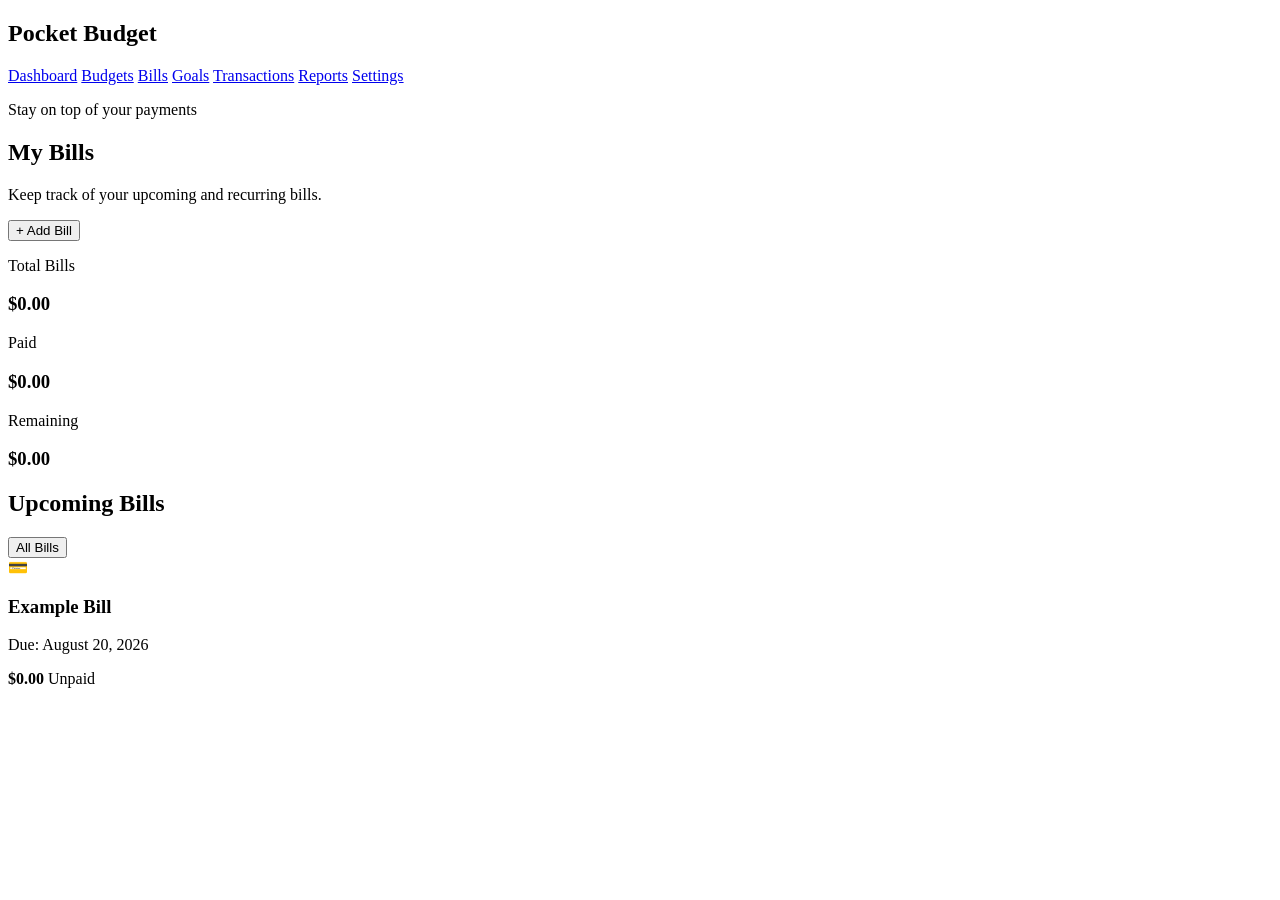
==== bills.html @ e7c67bf0 "finshed the html for bills.html" ====
<!DOCTYPE html>
<html lang="en">
<head>
    <meta charset="UTF-8">
    <meta name="viewport" content="width=device-width, initial-scale=1.0">

    <title> Bills | Pocket Budget</title>

    <link rel="stylesheet" href="assets/css/bills.css">
</head>

<body>
    <div class="app">

        <aside class="sidebar">
            <h1 class="logo"> Pocket Budget </h1>
            <nav class="sidebar-nav">
                <a href="index.html"> Dashboard</a>
                <a href="budgets.html"> Budgets</a>
                <a href="bills.html"> Bills</a>
                <a href="goals.html"> Goals</a>
                <a href="transaction.html"> Transactions</a>
                <a href="report.html"> Reports</a>
                <a href="settings.html"> Settings</a>
            </nav>
            
        </aside>

        <main class="main-content">
            <header class="page-header">
                <div>
                    <p class="eyebrow"> Stay on top of your payments </p>

                    <h2>My Bills</h2>
                    <p>Keep track of your upcoming and recurring bills. </p>
                </div>

                <button class="add-button">+ Add Bill </button>
            </header>

            <section class="bills-summary">
                <div class="summary-card">
                    <p>Total Bills </p>
                    <h3>$0.00</h3>
                </div>

                <div class="summary-card">
                    <p>Paid</p>
                    <h3>$0.00</h3>
                </div>

                <div class="summary-card">
                    <p>Remaining</p>
                    <h3>$0.00</h3>
                </div>
            </section>

            <section class="bills-section">
                <div class="section-header">
                    <h2>Upcoming Bills</h2>

                    <button class="filter-button">All Bills</button>
                </div>

                <div class="bills-list">
                    <article class="bill-card">
                        <div class="bill-icon">💳</div>

                        <div class="bill-info">
                            <h3>Example Bill</h3>
                            <p>Due: August 20, 2026</p>
                        </div>

                        <div class="bill-details">
                            <strong>$0.00</strong>
                            <span class="bill-status unpaid">
                                 Unpaid 
                            </span>
                        </div>
                    </article>
                </div>
            </section>
        </main>
    </div>

</body>

</html>
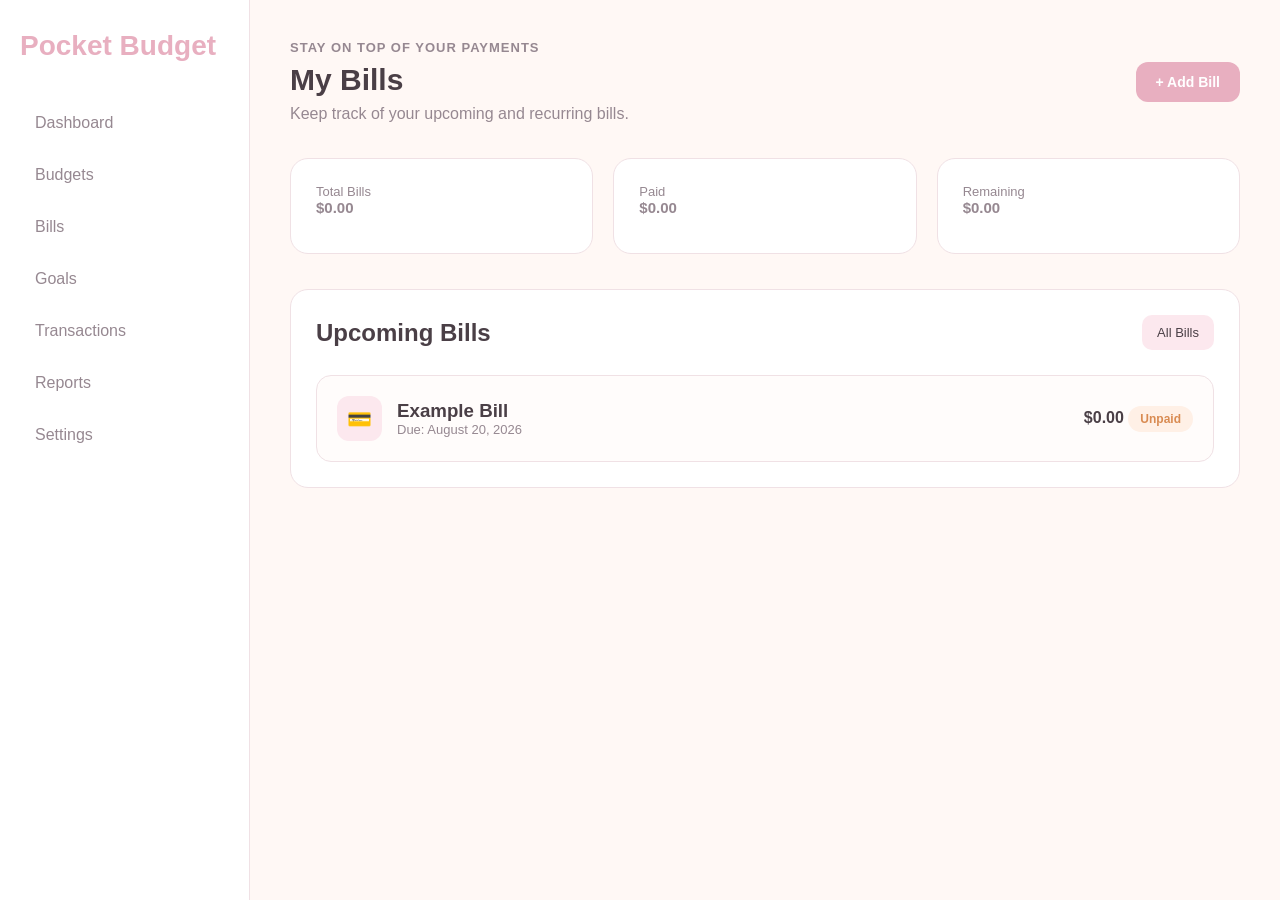
==== commit f0f31465: "need to fix css links or something but every screen should match now" ====
--- a/bills.html
+++ b/bills.html
@@ -7,6 +7,12 @@
     <title> Bills | Pocket Budget</title>
 
     <link rel="stylesheet" href="assets/css/bills.css">
+
+     <!-- Google Fonts -->
+    <link rel="preconnect" href="https://fonts.googleapis.com">
+    <link rel="preconnect" href="https://fonts.gstatic.com" crossorigin>
+
+    <link href="https://fonts.googleapis.com/css2?family=Fredoka:wght@300..700&family=Nunito:ital,wght@0,200..1000;1,200..1000&display=swap" rel="stylesheet">
 </head>
 
 <body>
--- a/assets/css/bills.css
+++ b/assets/css/bills.css
@@ -0,0 +1,351 @@
+/* ==========
+   CSS RESET
+   ========== */
+
+* {
+    margin: 0;
+    padding: 0;
+    box-sizing: border-box;
+}
+
+/* ==========
+   COLOR SYSTEM
+   ========== */
+
+:root {
+    --background: #FFF8F5;
+    --surface: #FFFFFF;
+    --text: #4A3F46;
+    --text-muted: #968891;
+    --primary: #E8AFC0;
+    --primary-light: #FCE8EE;
+    --border: #F0E1E5;
+}
+
+/* ==========
+   GENERAL STYLING
+   ========== */
+
+body {
+    font-family: Arial, sans-serif;
+    background-color: var(--background);
+    color: var(--text);
+}
+
+.app {
+    display: flex;
+    min-height: 100vh;
+}
+
+/* ==========
+   SIDEBAR
+   ========== */
+
+.sidebar {
+    width: 250px;
+    min-height: 100vh;
+    background-color: var(--surface);
+    padding: 30px 20px;
+    border-right: 1px solid var(--border);
+}
+
+.logo {
+    font-size: 28px;
+    color: var(--primary);
+    margin-bottom: 40px;
+}
+
+.sidebar-nav {
+    display: flex;
+    flex-direction: column;
+    gap: 10px;
+}
+
+.sidebar-nav a {
+    text-decoration: none;
+    color: var(--text-muted);
+    padding: 12px 15px;
+    border-radius: 12px;
+    transition: 0.2s ease;
+}
+
+.sidebar-nav a:hover {
+    background-color: var(--primary-light);
+    color: var(--text);
+}
+
+.sidebar-nav a.active {
+    background-color: var(--primary-light);
+    color: var(--text);
+    font-weight: bold;
+}
+
+/* ==========
+   MAIN CONTENT
+   ========== */
+
+.main-content {
+    flex: 1;
+    min-width: 0;
+    padding: 40px;
+}
+
+/* ==========
+   PAGE HEADER
+   ========== */
+
+.page-header {
+    display: flex;
+    justify-content: space-between;
+    align-items: center;
+    margin-bottom: 35px;
+}
+
+.eyebrow {
+    color: var(--primary);
+    font-size: 13px;
+    font-weight: bold;
+    margin-bottom: 8px;
+    text-transform: uppercase;
+    letter-spacing: 1px;
+}
+
+.page-header h2 {
+    font-size: 30px;
+    margin-bottom: 8px;
+}
+
+.page-header p {
+    color: var(--text-muted);
+}
+
+/* ==========
+   ADD BUTTON
+   ========== */
+
+.add-button {
+    background-color: var(--primary);
+    color: white;
+    padding: 12px 20px;
+    border: none;
+    border-radius: 12px;
+    font-size: 14px;
+    font-weight: bold;
+    cursor: pointer;
+    transition: 0.2s ease;
+}
+
+.add-button:hover {
+    background-color: #D996AC;
+}
+
+/* ==========
+   BILLS SUMMARY
+   ========== */
+
+.bills-summary {
+    display: grid;
+    grid-template-columns: repeat(3, 1fr);
+    gap: 20px;
+    margin-bottom: 35px;
+}
+
+.summary-card {
+    background-color: var(--surface);
+    padding: 25px;
+    border: 1px solid var(--border);
+    border-radius: 18px;
+}
+
+.summary-card h3 {
+    color: var(--text-muted);
+    font-size: 15px;
+    margin-bottom: 12px;
+}
+
+.summary-card h2 {
+    font-size: 27px;
+    margin-bottom: 5px;
+}
+
+.summary-card p {
+    color: var(--text-muted);
+    font-size: 13px;
+}
+
+/* ==========
+   BILLS SECTION
+   ========== */
+
+.bills-section {
+    background-color: var(--surface);
+    padding: 25px;
+    border: 1px solid var(--border);
+    border-radius: 18px;
+}
+
+.section-header {
+    display: flex;
+    justify-content: space-between;
+    align-items: center;
+    margin-bottom: 25px;
+}
+
+.section-header h3 {
+    font-size: 21px;
+}
+
+/* ==========
+   FILTER BUTTON
+   ========== */
+
+.filter-button {
+    background-color: var(--primary-light);
+    color: var(--text);
+    padding: 10px 15px;
+    border: none;
+    border-radius: 10px;
+    cursor: pointer;
+    font-size: 13px;
+}
+
+.filter-button:hover {
+    background-color: #F5D5DF;
+}
+
+/* ==========
+   BILLS LIST
+   ========== */
+
+.bills-list {
+    display: flex;
+    flex-direction: column;
+    gap: 15px;
+}
+
+/* ==========
+   BILL CARD
+   ========== */
+
+.bill-card {
+    display: flex;
+    align-items: center;
+    gap: 15px;
+    padding: 20px;
+    background-color: #FFFCFB;
+    border: 1px solid var(--border);
+    border-radius: 15px;
+    transition: 0.2s ease;
+}
+
+.bill-card:hover {
+    border-color: var(--primary);
+}
+
+/* ==========
+   BILL ICON
+   ========== */
+
+.bill-icon {
+    display: flex;
+    align-items: center;
+    justify-content: center;
+    width: 45px;
+    height: 45px;
+    background-color: var(--primary-light);
+    border-radius: 12px;
+    font-size: 20px;
+    flex-shrink: 0;
+}
+
+/* ==========
+   BILL INFORMATION
+   ========== */
+
+.bill-info {
+    flex: 1;
+}
+
+.bill-info h4 {
+    font-size: 16px;
+    margin-bottom: 5px;
+}
+
+.bill-info p {
+    color: var(--text-muted);
+    font-size: 13px;
+}
+
+/* ==========
+   BILL DETAILS
+   ========== */
+
+.bill-details {
+    text-align: right;
+}
+
+.bill-details h4 {
+    font-size: 16px;
+    margin-bottom: 5px;
+}
+
+.bill-details p {
+    color: var(--text-muted);
+    font-size: 13px;
+}
+
+/* ==========
+   BILL STATUS
+   ========== */
+
+.bill-status {
+    display: inline-block;
+    padding: 6px 12px;
+    border-radius: 20px;
+    font-size: 12px;
+    font-weight: bold;
+}
+
+.bill-status.unpaid {
+    background-color: #FFF0E6;
+    color: #D98B52;
+}
+
+/* ==========
+   RESPONSIVE DESIGN
+   ========== */
+
+@media (max-width: 900px) {
+    .bills-summary {
+        grid-template-columns: repeat(2, 1fr);
+    }
+}
+
+@media (max-width: 650px) {
+    .app {
+        flex-direction: column;
+    }
+
+    .sidebar {
+        width: 100%;
+        min-height: auto;
+    }
+
+    .main-content {
+        padding: 25px 20px;
+    }
+
+    .bills-summary {
+        grid-template-columns: 1fr;
+    }
+
+    .page-header {
+        flex-direction: column;
+        align-items: flex-start;
+        gap: 15px;
+    }
+
+    .bill-card {
+        flex-wrap: wrap;
+    }
+}
